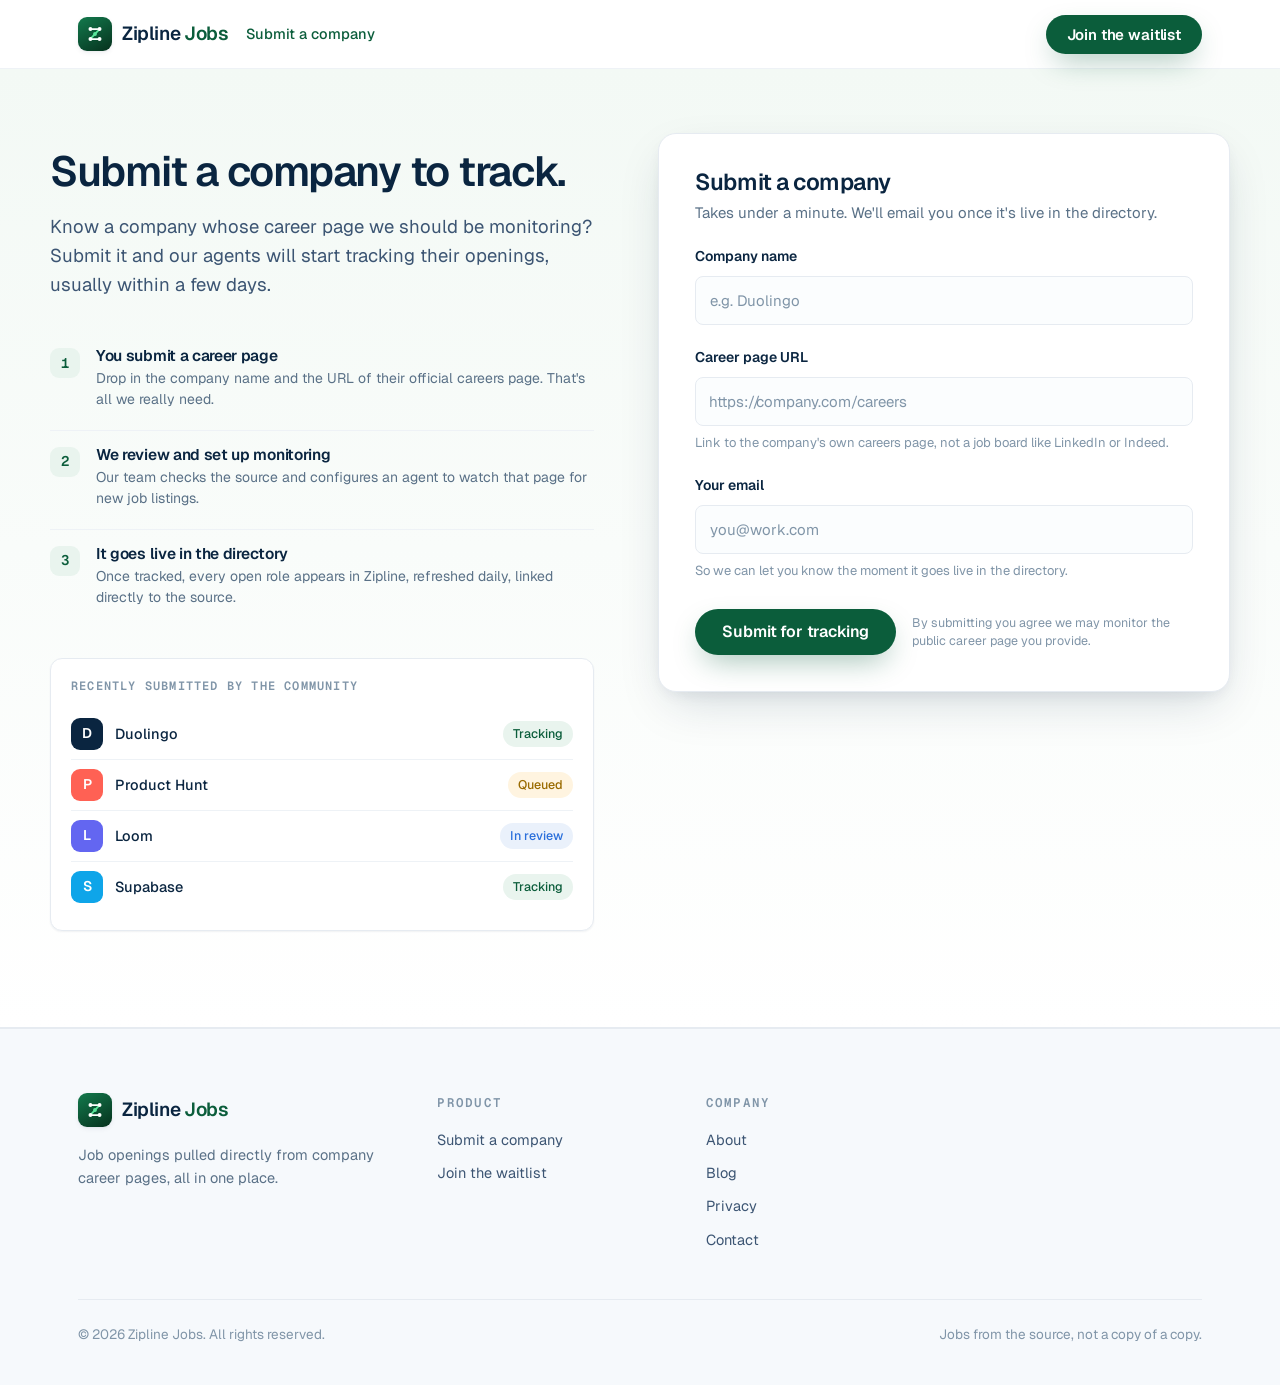
==== submit.html @ a49ce59c "Remove unreleased nav links from submit.html" ====
<!DOCTYPE html>
<html lang="en">
<head>
<meta charset="UTF-8">
<meta name="viewport" content="width=device-width, initial-scale=1.0">
<title>Submit a company — Zipline Jobs</title>
<link rel="stylesheet" href="styles.css">
<style>
.sub-hero {
  background: linear-gradient(180deg, var(--pine-tint-2), #fff);
  border-bottom: 1px solid var(--line);
  padding: 56px 0 0;
}
.sub-grid {
  display: grid;
  grid-template-columns: 1fr 1.05fr;
  gap: 64px;
  align-items: start;
}
.sub-left { position: sticky; top: 96px; }
.sub-left h1 { font-size: 42px; letter-spacing: -0.03em; margin-top: 16px; }
.sub-left .lead { font-size: 18.5px; color: var(--slate); margin-top: 18px; line-height: 1.55; }

.howlist { margin-top: 34px; display: grid; gap: 4px; }
.howitem { display: flex; gap: 16px; padding: 16px 0; border-top: 1px solid var(--line-soft); }
.howitem:first-child { border-top: none; }
.howitem .n {
  flex: none; width: 30px; height: 30px; border-radius: 9px;
  background: var(--pine-tint); color: var(--pine);
  display: grid; place-items: center; font-weight: 600; font-size: 14px; font-family: 'Geist Mono', monospace;
}
.howitem h4 { font-size: 15.5px; margin-bottom: 3px; }
.howitem p { font-size: 14px; color: var(--slate-2); line-height: 1.5; }

.recent {
  margin-top: 34px;
  background: #fff; border: 1px solid var(--line); border-radius: var(--r-md);
  padding: 18px 20px; box-shadow: var(--sh-xs);
}
.recent h5 { font-size: 12px; text-transform: uppercase; letter-spacing: .1em; color: var(--slate-3); font-family:'Geist Mono',monospace; margin: 0 0 14px; font-weight: 600; }
.recent-row { display: flex; align-items: center; gap: 12px; padding: 9px 0; }
.recent-row + .recent-row { border-top: 1px solid var(--line-soft); }
.recent-row .mono { width: 32px; height: 32px; border-radius: 9px; font-size: 14px; }
.recent-row .rn { font-weight: 500; font-size: 14.5px; flex: 1; }
.recent-row .status { font-size: 12.5px; font-weight: 500; padding: 3px 10px; border-radius: 999px; }
.status.tracking { background: var(--pine-tint); color: var(--pine); }
.status.queued { background: #FFF4E0; color: #9A6B00; }
.status.review { background: #EAF1FB; color: #2A6FDB; }

/* form card */
.form-card {
  background: #fff; border: 1px solid var(--line); border-radius: var(--r-lg);
  box-shadow: var(--sh-lg); padding: 36px;
}
.form-card h2 { font-size: 23px; }
.form-card .sub { color: var(--slate-2); font-size: 15px; margin-top: 6px; }
.field { margin-top: 22px; }
.field label { display: block; font-size: 14px; font-weight: 600; color: var(--ink); margin-bottom: 8px; }
.field label .opt { color: var(--slate-3); font-weight: 400; }
.field .hint { font-size: 13px; color: var(--slate-3); margin-top: 7px; }
.inp, .ta, .sl select {
  width: 100%; font: inherit; font-size: 15px; color: var(--ink);
  background: var(--bg-soft-2); border: 1px solid var(--line);
  border-radius: var(--r-sm); padding: 12px 14px; outline: none;
  transition: border-color .15s, box-shadow .15s, background .15s;
}
.inp:focus, .ta:focus, .sl select:focus { border-color: var(--mint); background: #fff; box-shadow: 0 0 0 3px rgba(63,203,130,.15); }
.inp::placeholder, .ta::placeholder { color: var(--slate-3); }
.ta { resize: vertical; min-height: 92px; line-height: 1.5; }
.with-prefix { position: relative; display: flex; align-items: center; }
.with-prefix .pfx { position: absolute; left: 14px; color: var(--slate-3); font-size: 15px; pointer-events: none; }
.with-prefix .inp { padding-left: 60px; }
.row2 { display: grid; grid-template-columns: 1fr 1fr; gap: 14px; }
.sl { position: relative; }
.sl select { appearance: none; -webkit-appearance: none; cursor: pointer; }
.sl::after { content:""; position:absolute; right:14px; top: 44px; width:8px; height:8px; border-right:1.6px solid var(--slate-2); border-bottom:1.6px solid var(--slate-2); transform: rotate(45deg); pointer-events:none; }
.form-actions { margin-top: 28px; display: flex; align-items: center; gap: 16px; }
.form-actions .btn-primary { flex: none; }
.form-actions .fineprint { font-size: 12.5px; color: var(--slate-3); line-height: 1.45; }

/* success */
.form-success { display: none; text-align: center; padding: 30px 10px; }
.form-card.done .form-body { display: none; }
.form-card.done .form-success { display: block; }
.success-badge { width: 64px; height: 64px; border-radius: 18px; background: var(--pine); display: grid; place-items: center; margin: 0 auto 22px; box-shadow: var(--sh-green); }
.form-success h2 { font-size: 24px; }
.form-success p { color: var(--slate); font-size: 15.5px; margin-top: 12px; max-width: 380px; margin-left: auto; margin-right: auto; line-height: 1.55; }
.success-card-preview {
  margin: 26px auto 0; max-width: 320px; text-align: left;
  background: var(--bg-soft); border: 1px solid var(--line); border-radius: var(--r-md); padding: 16px;
  display: flex; align-items: center; gap: 14px;
}
.success-card-preview .mono { width: 42px; height: 42px; }
.success-card-preview .scn { font-weight: 600; font-size: 15px; }
.success-card-preview .scs { font-size: 12.5px; color: #9A6B00; background: #FFF4E0; padding: 2px 9px; border-radius: 999px; display: inline-block; margin-top: 5px; font-weight: 500; }
.form-success .btn { margin-top: 28px; }

@media (max-width: 920px) {
  .sub-grid { grid-template-columns: 1fr; gap: 36px; }
  .sub-left { position: static; }
  .sub-left h1 { font-size: 34px; }
}
</style>
</head>
<body>

<!-- ===== NAV ===== -->
<nav class="nav">
  <div class="wrap nav-inner">
    <div class="nav-left">
      <a href="index.html" class="logo">
        <span class="mark">
          <svg width="20" height="20" viewBox="0 0 24 24" fill="none" aria-hidden="true">
            <path d="M6.5 6 H17.5" stroke="#fff" stroke-width="2.1" stroke-linecap="round"/><path d="M17.2 6.5 L6.8 17.5" stroke="#5BE59B" stroke-width="2.1" stroke-linecap="round"/><path d="M6.5 18 H17.5" stroke="#fff" stroke-width="2.1" stroke-linecap="round"/><circle cx="6.5" cy="6" r="2.3" fill="#fff"/><circle cx="17.5" cy="6" r="2.3" fill="#fff"/><circle cx="6.5" cy="18" r="2.3" fill="#fff"/><circle cx="17.5" cy="18" r="2.3" fill="#fff"/><circle cx="12" cy="12" r="2.3" fill="#5BE59B"/>
          </svg>
        </span>
        <span class="word"><b>Zipline</b>&nbsp;<span>Jobs</span></span>
      </a>
      <div class="nav-links">
        <a href="submit.html" class="active">Submit a company</a>
      </div>
    </div>
    <div class="nav-cta">
      <a href="index.html#waitlist" class="btn btn-primary">Join the waitlist</a>
    </div>
  </div>
</nav>

<!-- ===== HERO + FORM ===== -->
<section class="sub-hero">
  <div class="wrap section" style="padding-top:8px;">
    <div class="sub-grid">
      <!-- left -->
      <div class="sub-left">
        <h1>Submit a company to track.</h1>
        <p class="lead">Know a company whose career page we should be monitoring? Submit it and our agents will start tracking their openings, usually within a few days.</p>

        <div class="howlist">
          <div class="howitem">
            <div class="n">1</div>
            <div><h4>You submit a career page</h4><p>Drop in the company name and the URL of their official careers page. That's all we really need.</p></div>
          </div>
          <div class="howitem">
            <div class="n">2</div>
            <div><h4>We review and set up monitoring</h4><p>Our team checks the source and configures an agent to watch that page for new job listings.</p></div>
          </div>
          <div class="howitem">
            <div class="n">3</div>
            <div><h4>It goes live in the directory</h4><p>Once tracked, every open role appears in Zipline, refreshed daily, linked directly to the source.</p></div>
          </div>
        </div>

        <div class="recent">
          <h5>Recently submitted by the community</h5>
          <div class="recent-row"><div class="mono" style="background:#0A2540">D</div><span class="rn">Duolingo</span><span class="status tracking">Tracking</span></div>
          <div class="recent-row"><div class="mono" style="background:#FF6154">P</div><span class="rn">Product Hunt</span><span class="status queued">Queued</span></div>
          <div class="recent-row"><div class="mono" style="background:#6366F1">L</div><span class="rn">Loom</span><span class="status review">In review</span></div>
          <div class="recent-row"><div class="mono" style="background:#0EA5E9">S</div><span class="rn">Supabase</span><span class="status tracking">Tracking</span></div>
        </div>
      </div>

      <!-- form -->
      <div class="form-card" id="form-card">
        <div class="form-body">
          <h2>Submit a company</h2>
          <p class="sub">Takes under a minute. We'll email you once it's live in the directory.</p>

          <form id="submit-form">
            <div class="field">
              <label for="co-name">Company name</label>
              <input class="inp" type="text" id="co-name" placeholder="e.g. Duolingo" required>
            </div>

            <div class="field">
              <label for="co-url">Career page URL</label>
              <div class="with-prefix">
                <span class="pfx">https://</span>
                <input class="inp" type="text" id="co-url" placeholder="company.com/careers" required>
              </div>
              <p class="hint">Link to the company's own careers page, not a job board like LinkedIn or Indeed.</p>
            </div>

            <div class="field">
              <label for="co-email">Your email</label>
              <input class="inp" type="email" id="co-email" placeholder="you@work.com" required>
              <p class="hint">So we can let you know the moment it goes live in the directory.</p>
            </div>

            <div class="form-actions">
              <button type="submit" class="btn btn-primary btn-lg">Submit for tracking</button>
              <span class="fineprint">By submitting you agree we may monitor the public career page you provide.</span>
            </div>
          </form>
        </div>

        <!-- success -->
        <div class="form-success">
          <div class="success-badge">
            <svg width="30" height="30" viewBox="0 0 24 24" fill="none"><path d="M5 12.5l4 4L19 7" stroke="#fff" stroke-width="2.4" stroke-linecap="round" stroke-linejoin="round"/></svg>
          </div>
          <h2>Submission received.</h2>
          <p>Thanks for contributing to Zipline. We'll review <b id="done-name">this company</b> and email <b id="done-email">you</b> when it's live in the directory.</p>
          <div class="success-card-preview">
            <div class="mono" id="done-mono" style="background:var(--pine)">?</div>
            <div><div class="scn" id="done-name-2">Company</div><span class="scs">Queued for review</span></div>
          </div>
          <button class="btn btn-ghost" id="submit-another">Submit another company</button>
        </div>
      </div>
    </div>
  </div>
</section>

<!-- ===== FOOTER ===== -->
<footer class="footer">
  <div class="wrap">
    <div class="footer-grid">
      <div>
        <a href="index.html" class="logo">
          <span class="mark">
            <svg width="20" height="20" viewBox="0 0 24 24" fill="none" aria-hidden="true">
              <path d="M6.5 6 H17.5" stroke="#fff" stroke-width="2.1" stroke-linecap="round"/><path d="M17.2 6.5 L6.8 17.5" stroke="#5BE59B" stroke-width="2.1" stroke-linecap="round"/><path d="M6.5 18 H17.5" stroke="#fff" stroke-width="2.1" stroke-linecap="round"/><circle cx="6.5" cy="6" r="2.3" fill="#fff"/><circle cx="17.5" cy="6" r="2.3" fill="#fff"/><circle cx="6.5" cy="18" r="2.3" fill="#fff"/><circle cx="17.5" cy="18" r="2.3" fill="#fff"/><circle cx="12" cy="12" r="2.3" fill="#5BE59B"/>
            </svg>
          </span>
          <span class="word"><b>Zipline</b>&nbsp;<span>Jobs</span></span>
        </a>
        <p class="footer-blurb">Job openings pulled directly from company career pages, all in one place.</p>
      </div>
      <div><h5>Product</h5><ul><li><a href="submit.html">Submit a company</a></li><li><a href="index.html#waitlist">Join the waitlist</a></li></ul></div>
      <div><h5>Company</h5><ul><li><a href="#">About</a></li><li><a href="#">Blog</a></li><li><a href="#">Privacy</a></li><li><a href="#">Contact</a></li></ul></div>
    </div>
    <div class="footer-bottom">
      <span>© 2026 Zipline Jobs. All rights reserved.</span>
      <span>Jobs from the source, not a copy of a copy.</span>
    </div>
  </div>
</footer>

<script>
(function () {
  // Paste your deployed Zipline Tracker Web App URL here
  var GAS_URL = 'https://script.google.com/macros/s/AKfycbxg4FQsGBjNbYGUmbY0i_yVaoMssOJY7le_CdbrydjofcMZgerQgX0G-NbBZMVf54rAIQ/exec';

  // Track page visit
  if (GAS_URL !== 'YOUR_GAS_WEB_APP_URL') {
    fetch(GAS_URL, {
      method: 'POST',
      mode: 'no-cors',
      headers: { 'Content-Type': 'text/plain' },
      body: JSON.stringify({
        type: 'visit',
        page: 'Submit a company',
        ua:   navigator.userAgent,
        ref:  document.referrer || 'direct',
        tz:   Intl.DateTimeFormat().resolvedOptions().timeZone
      })
    }).catch(function () {});
  }

  const form = document.getElementById('submit-form');
  const card = document.getElementById('form-card');
  const COLORS = ['#635BFF','#F24E1E','#1A1A1A','#5E6AD2','#FF5A5F','#0EA5E9','#16A34A','#D97757','#7C3AED'];
  form.addEventListener('submit', function (e) {
    e.preventDefault();
    const name = document.getElementById('co-name').value.trim();
    const url  = document.getElementById('co-url').value.trim();
    const email = document.getElementById('co-email').value.trim();
    if (!name || !email || !url) return;

    if (GAS_URL !== 'YOUR_GAS_WEB_APP_URL') {
      fetch(GAS_URL, {
        method: 'POST',
        mode: 'no-cors',
        headers: { 'Content-Type': 'text/plain' },
        body: JSON.stringify({ type: 'submission', company: name, url: url, email: email })
      }).catch(function () {});
    }

    document.getElementById('done-name').textContent = name;
    document.getElementById('done-name-2').textContent = name;
    document.getElementById('done-email').textContent = email;
    const m = document.getElementById('done-mono');
    m.textContent = name[0].toUpperCase();
    m.style.background = COLORS[name.length % COLORS.length];
    card.classList.add('done');
    card.scrollTop = 0;
  });
  document.getElementById('submit-another').addEventListener('click', function () {
    form.reset();
    card.classList.remove('done');
  });
})();
</script>
</body>
</html>
---- styles.css ----
/* ===========================================================
   Zipline Jobs — shared design system
   Stripe-inspired, light theme, Pine green brand
   =========================================================== */

@import url('https://fonts.googleapis.com/css2?family=Geist:wght@400;500;600;700&family=Geist+Mono:wght@400;500&display=swap');

:root {
  /* Brand greens */
  --pine:        #0B5D3B;
  --pine-dark:   #084227;
  --pine-darker: #06311D;
  --pine-mid:    #137A4D;
  --mint:        #3FCB82;
  --mint-bright: #5BE59B;
  --pine-tint:   #E9F4EE;
  --pine-tint-2: #F3F9F5;

  /* Ink + neutrals (Stripe-like navy text) */
  --ink:         #0A2540;
  --ink-soft:    #1A3A5C;
  --slate:       #3C5573;
  --slate-2:     #5A7187;
  --slate-3:     #8095A8;
  --line:        #E6EBF1;
  --line-soft:   #EEF2F6;

  /* Surfaces */
  --bg:          #FFFFFF;
  --bg-soft:     #F6F9FC;
  --bg-soft-2:   #FBFDFE;

  /* Radii */
  --r-sm: 8px;
  --r-md: 12px;
  --r-lg: 18px;
  --r-xl: 26px;
  --r-pill: 999px;

  /* Shadows */
  --sh-xs: 0 1px 2px rgba(10,37,64,0.06);
  --sh-sm: 0 2px 5px rgba(10,37,64,0.06), 0 1px 2px rgba(10,37,64,0.04);
  --sh-md: 0 4px 14px rgba(10,37,64,0.08), 0 1px 3px rgba(10,37,64,0.05);
  --sh-lg: 0 18px 50px -12px rgba(10,37,64,0.18), 0 6px 18px -8px rgba(10,37,64,0.12);
  --sh-green: 0 12px 30px -8px rgba(11,93,59,0.40);

  --maxw: 1180px;
  --ease: cubic-bezier(0.22, 1, 0.36, 1);
}

* { box-sizing: border-box; }

html { scroll-behavior: smooth; }

body {
  margin: 0;
  font-family: 'Geist', system-ui, -apple-system, sans-serif;
  color: var(--ink);
  background: var(--bg);
  -webkit-font-smoothing: antialiased;
  text-rendering: optimizeLegibility;
  font-size: 17px;
  line-height: 1.55;
}

h1, h2, h3, h4 {
  margin: 0;
  font-weight: 600;
  letter-spacing: -0.02em;
  color: var(--ink);
  line-height: 1.08;
  text-wrap: balance;
}

p { margin: 0; }
a { color: inherit; text-decoration: none; }

.wrap {
  width: 100%;
  max-width: var(--maxw);
  margin: 0 auto;
  padding: 0 28px;
}

.eyebrow {
  display: inline-flex;
  align-items: center;
  gap: 8px;
  font-family: 'Geist Mono', monospace;
  font-size: 12.5px;
  font-weight: 500;
  letter-spacing: 0.12em;
  text-transform: uppercase;
  color: var(--pine);
}
.eyebrow::before {
  content: "";
  width: 16px; height: 1.5px;
  background: var(--pine);
  display: inline-block;
}

.section { padding: 96px 0; }
.section-tight { padding: 64px 0; }

/* ---------- Buttons ---------- */
.btn {
  display: inline-flex;
  align-items: center;
  justify-content: center;
  gap: 8px;
  font-family: inherit;
  font-size: 15px;
  font-weight: 600;
  letter-spacing: -0.01em;
  padding: 11px 20px;
  border-radius: var(--r-pill);
  border: 1px solid transparent;
  cursor: pointer;
  transition: transform .18s var(--ease), box-shadow .18s var(--ease), background .18s var(--ease), color .18s;
  white-space: nowrap;
  line-height: 1;
}
.btn-primary {
  background: var(--pine);
  color: #fff;
  box-shadow: var(--sh-green);
}
.btn-primary:hover { background: var(--pine-dark); transform: translateY(-1px); box-shadow: 0 16px 36px -8px rgba(11,93,59,0.46); }
.btn-ghost {
  background: #fff;
  color: var(--ink);
  border-color: var(--line);
  box-shadow: var(--sh-xs);
}
.btn-ghost:hover { border-color: #cfd9e4; transform: translateY(-1px); box-shadow: var(--sh-sm); }
.btn-green-soft {
  background: var(--pine-tint);
  color: var(--pine);
}
.btn-green-soft:hover { background: #ddeee4; }
.btn-lg { padding: 14px 26px; font-size: 16px; }
.btn-arrow svg { transition: transform .2s var(--ease); }
.btn-arrow:hover svg { transform: translateX(3px); }

/* ---------- Nav ---------- */
.nav {
  position: sticky;
  top: 0;
  z-index: 100;
  background: rgba(255,255,255,0.82);
  backdrop-filter: saturate(180%) blur(14px);
  border-bottom: 1px solid var(--line-soft);
}
.nav-inner {
  height: 68px;
  display: flex;
  align-items: center;
  justify-content: space-between;
  gap: 24px;
}
.nav-links {
  display: flex;
  align-items: center;
  gap: 30px;
  margin-left: 12px;
}
.nav-links a {
  font-size: 14.5px;
  font-weight: 500;
  color: var(--slate);
  transition: color .15s;
}
.nav-links a:hover { color: var(--ink); }
.nav-links a.active { color: var(--pine); }
.nav-cta { display: flex; align-items: center; gap: 12px; }
.nav-left { display: flex; align-items: center; gap: 6px; }

/* ---------- Logo ---------- */
.logo {
  display: inline-flex;
  align-items: center;
  gap: 10px;
  font-weight: 600;
  font-size: 19px;
  letter-spacing: -0.02em;
  color: var(--ink);
}
.logo .mark {
  width: 34px; height: 34px;
  flex: none;
  border-radius: 9px;
  background: linear-gradient(150deg, var(--pine-mid), var(--pine-darker));
  display: grid;
  place-items: center;
  box-shadow: var(--sh-sm);
}
.logo .word b { font-weight: 600; }
.logo .word span { color: var(--pine); font-weight: 600; }

/* ---------- Footer ---------- */
.footer {
  background: var(--bg-soft);
  border-top: 1px solid var(--line);
  padding: 64px 0 40px;
  color: var(--slate);
  font-size: 14.5px;
}
.footer-grid {
  display: grid;
  grid-template-columns: 1.4fr repeat(3, 1fr);
  gap: 40px;
}
.footer h5 {
  font-size: 12.5px;
  text-transform: uppercase;
  letter-spacing: 0.1em;
  color: var(--slate-3);
  margin: 0 0 16px;
  font-weight: 600;
  font-family: 'Geist Mono', monospace;
}
.footer ul { list-style: none; margin: 0; padding: 0; display: grid; gap: 11px; }
.footer ul a { color: var(--slate); transition: color .15s; }
.footer ul a:hover { color: var(--pine); }
.footer-bottom {
  margin-top: 48px;
  padding-top: 24px;
  border-top: 1px solid var(--line);
  display: flex;
  justify-content: space-between;
  align-items: center;
  font-size: 13.5px;
  color: var(--slate-3);
}
.footer-blurb { max-width: 300px; margin: 16px 0 0; color: var(--slate-2); line-height: 1.6; }

/* ---------- Pills / chips ---------- */
.chip {
  display: inline-flex;
  align-items: center;
  gap: 6px;
  font-size: 13px;
  font-weight: 500;
  padding: 5px 12px;
  border-radius: var(--r-pill);
  background: var(--pine-tint);
  color: var(--pine);
}

/* ---------- Monogram avatar ---------- */
.mono {
  width: 44px; height: 44px;
  border-radius: 11px;
  display: grid;
  place-items: center;
  font-weight: 600;
  font-size: 18px;
  color: #fff;
  flex: none;
  letter-spacing: -0.02em;
}

/* ---------- Utility ---------- */
.muted { color: var(--slate-2); }
.center { text-align: center; }
.grad-text {
  background: linear-gradient(110deg, var(--pine-mid) 10%, var(--mint) 90%);
  -webkit-background-clip: text;
  background-clip: text;
  color: transparent;
}

@media (max-width: 860px) {
  .nav-links { display: none; }
  .footer-grid { grid-template-columns: 1fr 1fr; gap: 32px; }
  .section { padding: 64px 0; }
}
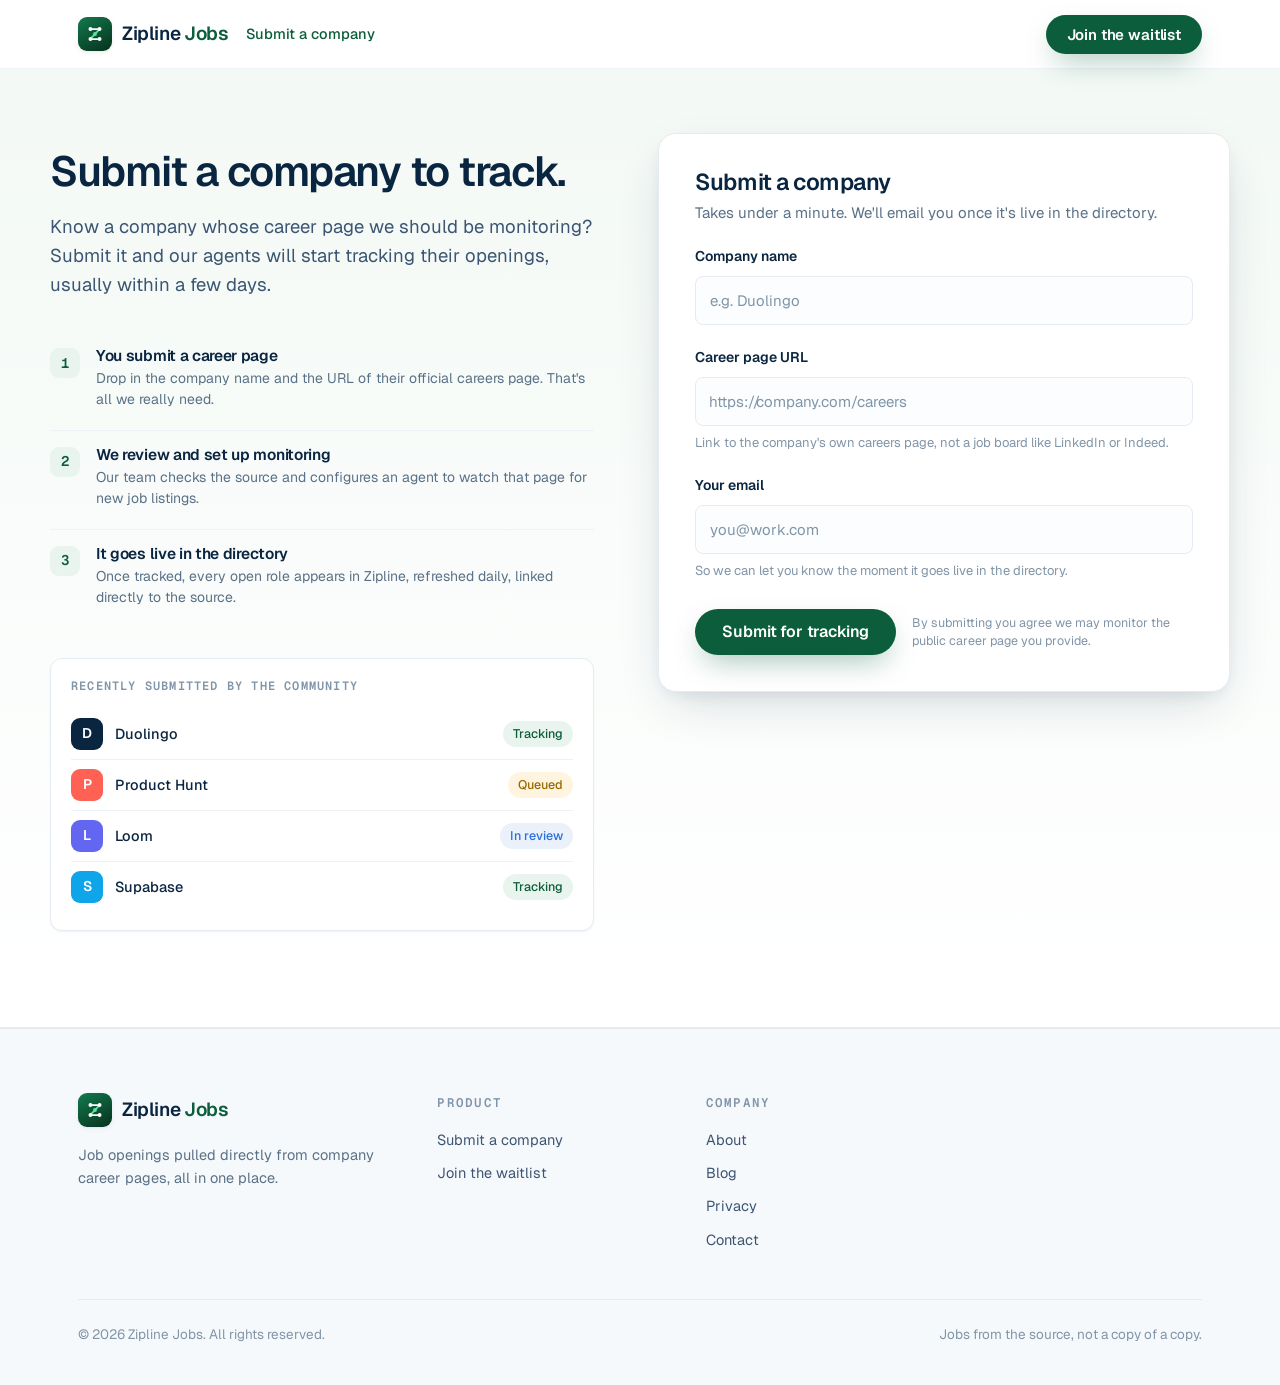
==== commit 1d9a49ef: "Update GAS_URL to new deployment" ====
--- a/submit.html
+++ b/submit.html
@@ -239,7 +239,7 @@
 <script>
 (function () {
   // Paste your deployed Zipline Tracker Web App URL here
-  var GAS_URL = 'https://script.google.com/macros/s/AKfycbxg4FQsGBjNbYGUmbY0i_yVaoMssOJY7le_CdbrydjofcMZgerQgX0G-NbBZMVf54rAIQ/exec';
+  var GAS_URL = 'https://script.google.com/macros/s/AKfycbyrtPczvfFsYmCiH65g4KZK248LATBGmGQ7FE66u_toHWAXZ0ZibVJwLM3GVOw8xLgt_w/exec';
 
   // Track page visit
   if (GAS_URL !== 'YOUR_GAS_WEB_APP_URL') {
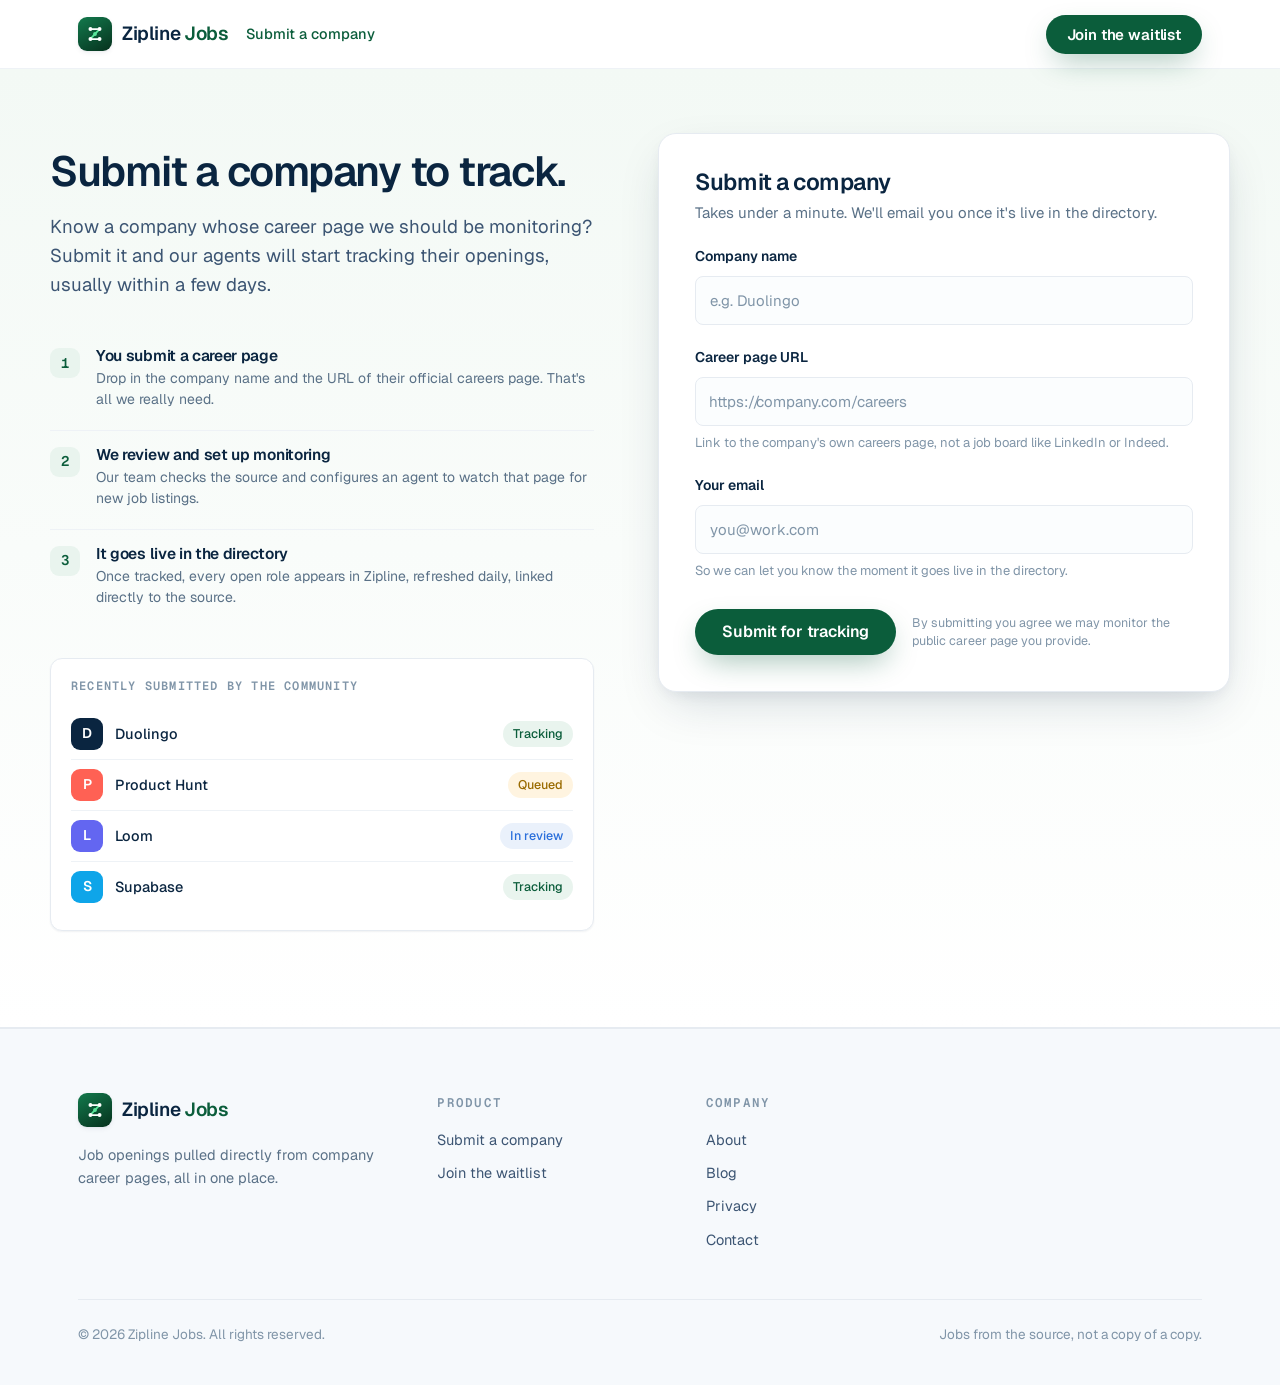
==== commit ccd0ccc8: "Add SEO and GEO optimization: meta tags, OG, structured data, sitemap, robots, llms.txt" ====
--- a/submit.html
+++ b/submit.html
@@ -4,6 +4,24 @@
 <meta charset="UTF-8">
 <meta name="viewport" content="width=device-width, initial-scale=1.0">
 <title>Submit a company — Zipline Jobs</title>
+<meta name="description" content="Know a company Zipline should be tracking? Submit their career page and we'll start monitoring their open roles, usually within a few days.">
+<meta name="robots" content="index, follow">
+<link rel="canonical" href="https://ziplinejobs.com/submit.html">
+
+<!-- Open Graph -->
+<meta property="og:type" content="website">
+<meta property="og:url" content="https://ziplinejobs.com/submit.html">
+<meta property="og:title" content="Submit a company — Zipline Jobs">
+<meta property="og:description" content="Know a company Zipline should be tracking? Submit their career page and we'll start monitoring their open roles, usually within a few days.">
+<meta property="og:image" content="https://ziplinejobs.com/og-image.png">
+<meta property="og:site_name" content="Zipline Jobs">
+
+<!-- Twitter / X -->
+<meta name="twitter:card" content="summary_large_image">
+<meta name="twitter:title" content="Submit a company — Zipline Jobs">
+<meta name="twitter:description" content="Know a company Zipline should be tracking? Submit their career page and we'll start monitoring their open roles, usually within a few days.">
+<meta name="twitter:image" content="https://ziplinejobs.com/og-image.png">
+
 <link rel="stylesheet" href="styles.css">
 <style>
 .sub-hero {
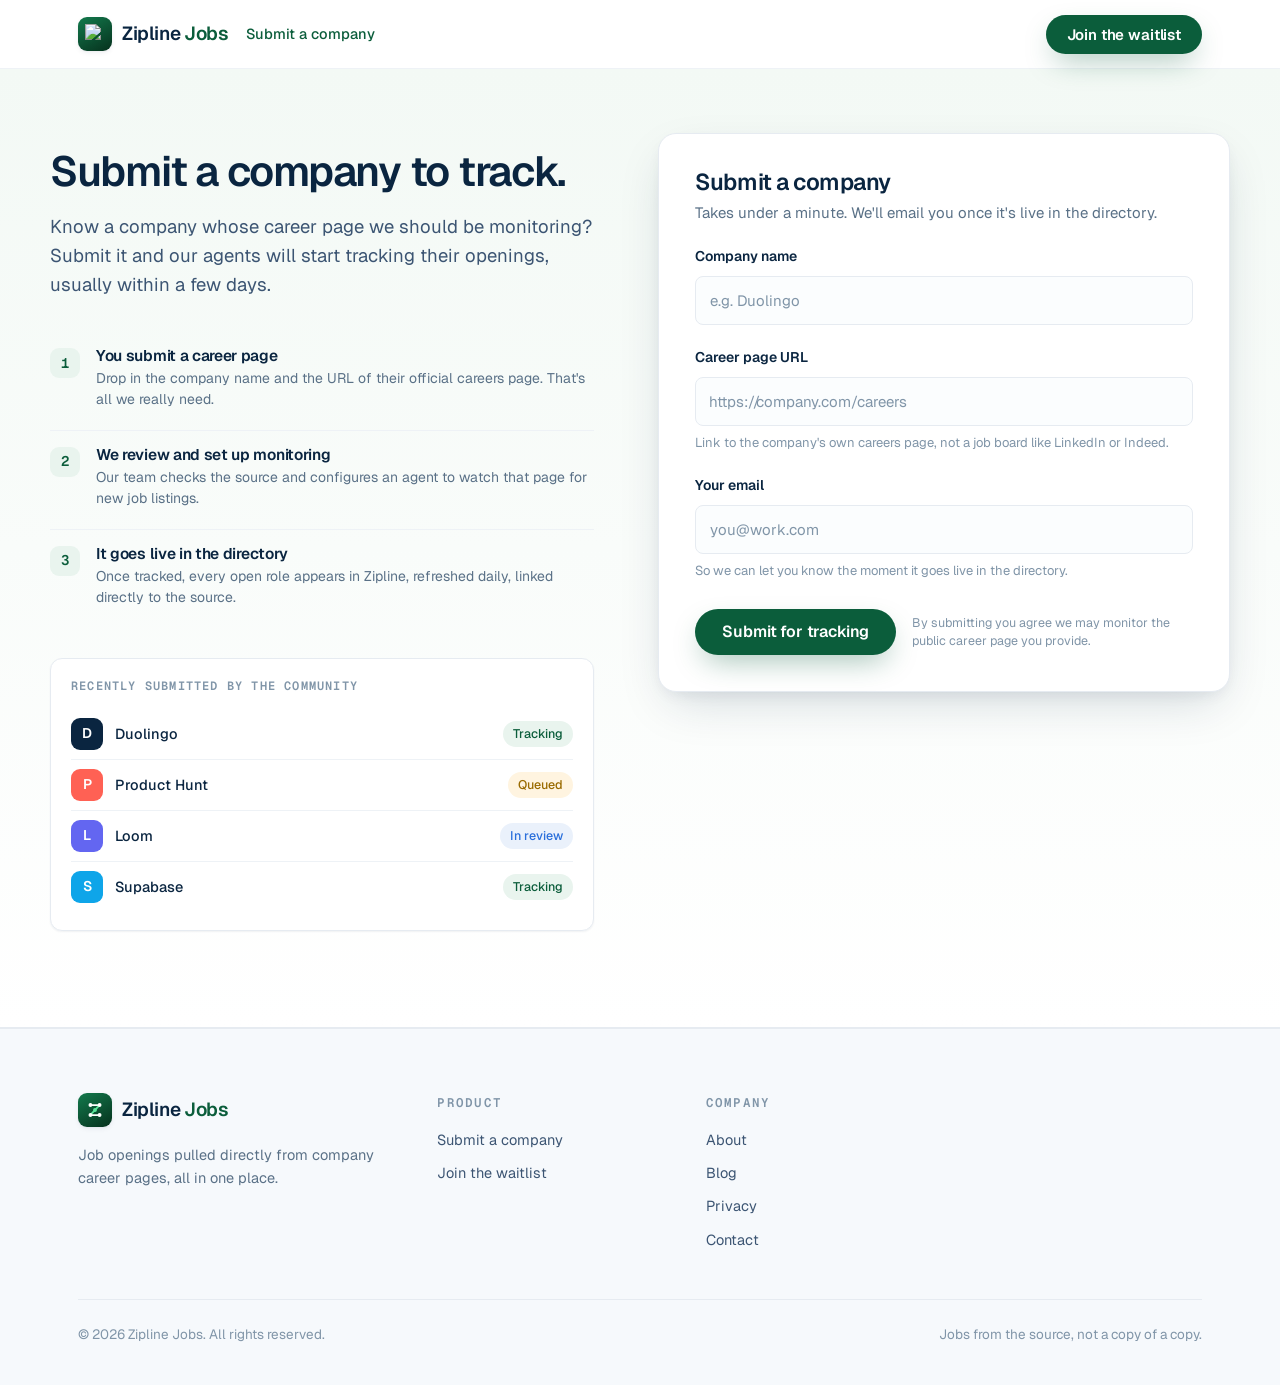
==== commit e7ce67d9: "Replace inline SVG logo with logo.png" ====
--- a/submit.html
+++ b/submit.html
@@ -128,9 +128,7 @@
     <div class="nav-left">
       <a href="index.html" class="logo">
         <span class="mark">
-          <svg width="20" height="20" viewBox="0 0 24 24" fill="none" aria-hidden="true">
-            <path d="M6.5 6 H17.5" stroke="#fff" stroke-width="2.1" stroke-linecap="round"/><path d="M17.2 6.5 L6.8 17.5" stroke="#5BE59B" stroke-width="2.1" stroke-linecap="round"/><path d="M6.5 18 H17.5" stroke="#fff" stroke-width="2.1" stroke-linecap="round"/><circle cx="6.5" cy="6" r="2.3" fill="#fff"/><circle cx="17.5" cy="6" r="2.3" fill="#fff"/><circle cx="6.5" cy="18" r="2.3" fill="#fff"/><circle cx="17.5" cy="18" r="2.3" fill="#fff"/><circle cx="12" cy="12" r="2.3" fill="#5BE59B"/>
-          </svg>
+          <img src="logo.png" width="20" height="20" alt="Zipline Jobs logo">
         </span>
         <span class="word"><b>Zipline</b>&nbsp;<span>Jobs</span></span>
       </a>
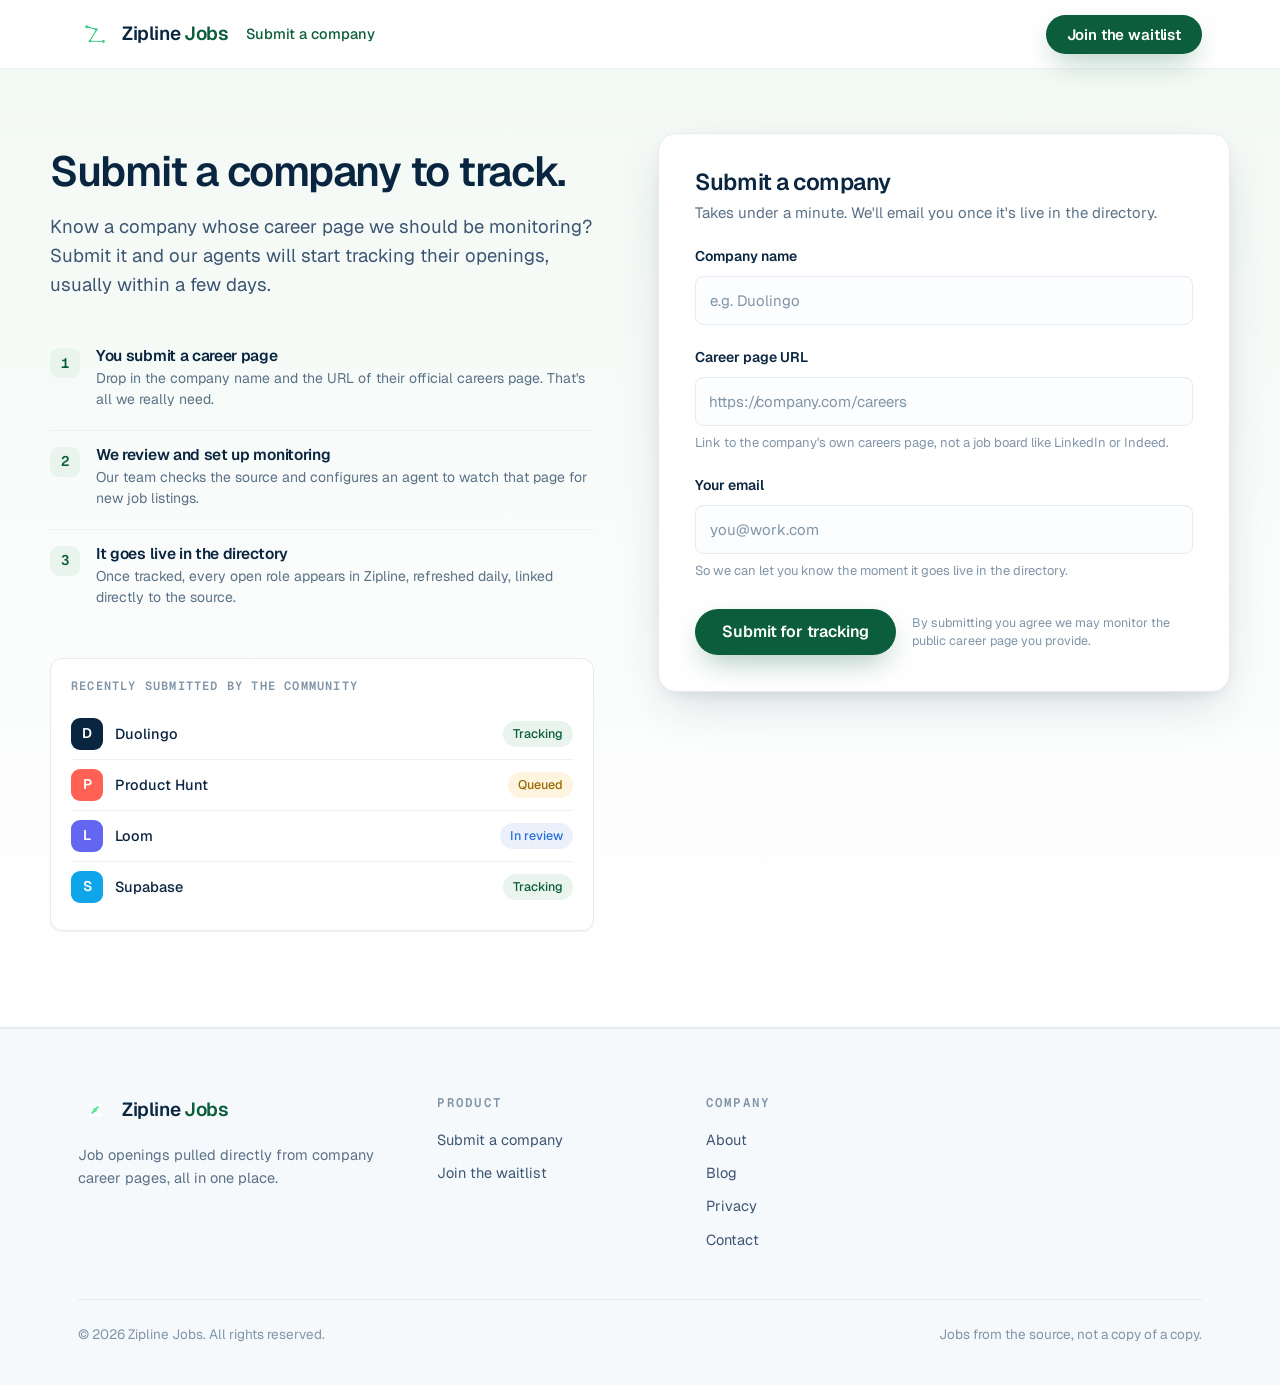
==== commit 3a3b9775: "Switch to logo2.png" ====
--- a/submit.html
+++ b/submit.html
@@ -128,7 +128,7 @@
     <div class="nav-left">
       <a href="index.html" class="logo">
         <span class="mark">
-          <img src="logo.png" width="20" height="20" alt="Zipline Jobs logo">
+          <img src="logo2.png" width="20" height="20" alt="Zipline Jobs logo">
         </span>
         <span class="word"><b>Zipline</b>&nbsp;<span>Jobs</span></span>
       </a>
--- a/styles.css
+++ b/styles.css
@@ -189,11 +189,8 @@
 .logo .mark {
   width: 34px; height: 34px;
   flex: none;
-  border-radius: 9px;
-  background: linear-gradient(150deg, var(--pine-mid), var(--pine-darker));
   display: grid;
   place-items: center;
-  box-shadow: var(--sh-sm);
 }
 .logo .word b { font-weight: 600; }
 .logo .word span { color: var(--pine); font-weight: 600; }
